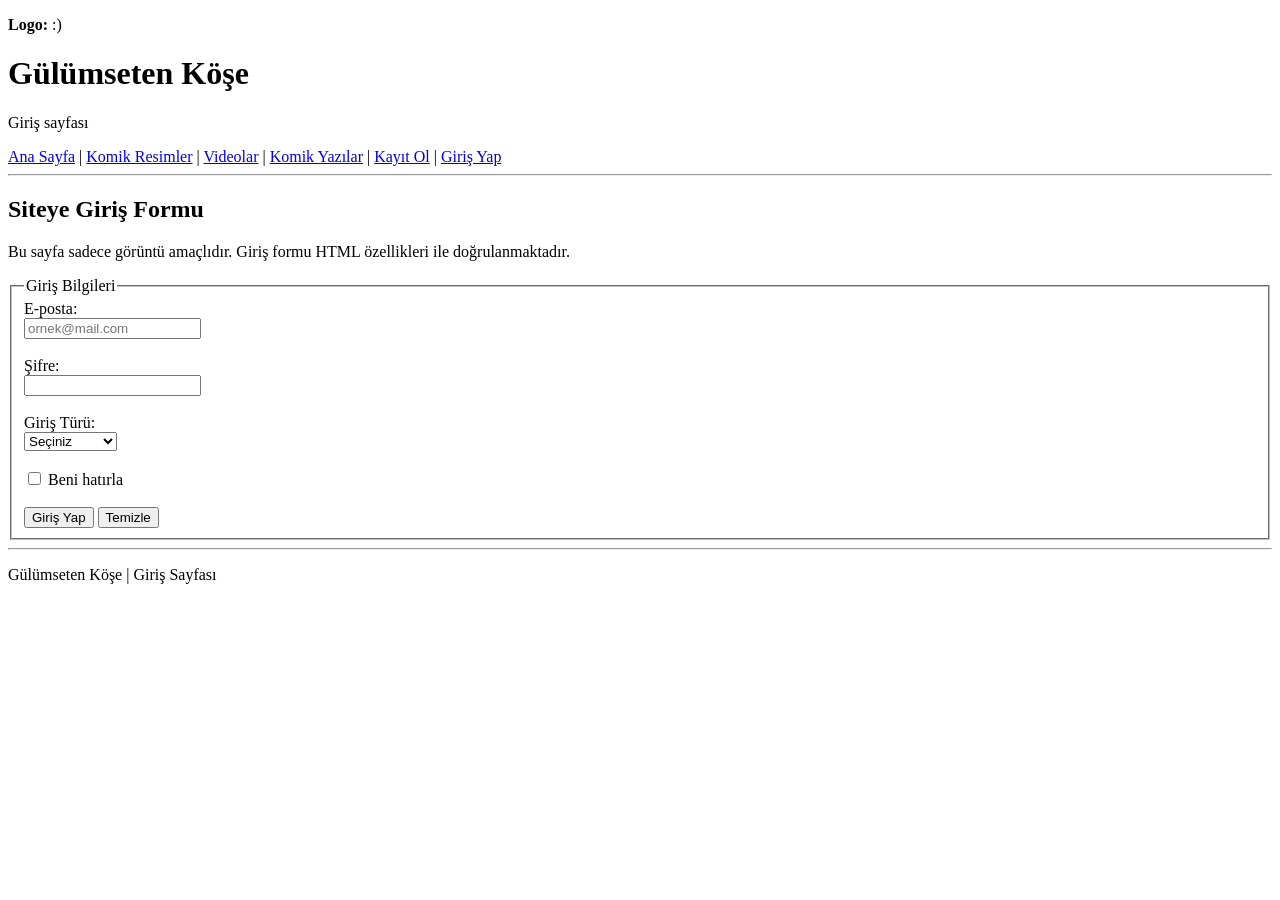
==== giris.htm @ f9d8569f "Add files via upload" ====
<!DOCTYPE html>
<html lang="tr">
<head>
    <meta charset="UTF-8">
    <meta name="viewport" content="width=device-width, initial-scale=1.0">
    <title>Gülümseten Köşe - Giriş Yap</title>
</head>
<body>
    <header>
        <div>
            <p><strong>Logo:</strong> :)</p>
            <h1>Gülümseten Köşe</h1>
            <p>Giriş sayfası</p>
        </div>
        <nav>
            <a href="index.html">Ana Sayfa</a> |
            <a href="resimler.html">Komik Resimler</a> |
            <a href="videolar.html">Videolar</a> |
            <a href="yazilar.html">Komik Yazılar</a> |
            <a href="kayit.html">Kayıt Ol</a> |
            <a href="giris.htm">Giriş Yap</a>
        </nav>
        <hr>
    </header>

    <main>
        <section>
            <h2>Siteye Giriş Formu</h2>
            <p>Bu sayfa sadece görüntü amaçlıdır. Giriş formu HTML özellikleri ile doğrulanmaktadır.</p>
        </section>

        <section>
            <form action="#" method="post">
                <fieldset>
                    <legend>Giriş Bilgileri</legend>

                    <div>
                        <label for="giriseposta">E-posta:</label><br>
                        <input type="email" id="giriseposta" name="giriseposta" required placeholder="ornek@mail.com">
                    </div>
                    <br>

                    <div>
                        <label for="girissifre">Şifre:</label><br>
                        <input type="password" id="girissifre" name="girissifre" required minlength="6" maxlength="20">
                    </div>
                    <br>

                    <div>
                        <label for="uyegiris">Giriş Türü:</label><br>
                        <select id="uyegiris" name="uyegiris" required>
                            <option value="">Seçiniz</option>
                            <option value="normal">Normal Üye</option>
                            <option value="editor">Editor</option>
                            <option value="misafir">Misafir</option>
                        </select>
                    </div>
                    <br>

                    <div>
                        <input type="checkbox" id="hatirla" name="hatirla">
                        <label for="hatirla">Beni hatırla</label>
                    </div>
                    <br>

                    <div>
                        <input type="submit" value="Giriş Yap">
                        <input type="reset" value="Temizle">
                    </div>
                </fieldset>
            </form>
        </section>
    </main>

    <footer>
        <hr>
        <p>Gülümseten Köşe | Giriş Sayfası</p>
    </footer>
</body>
</html>
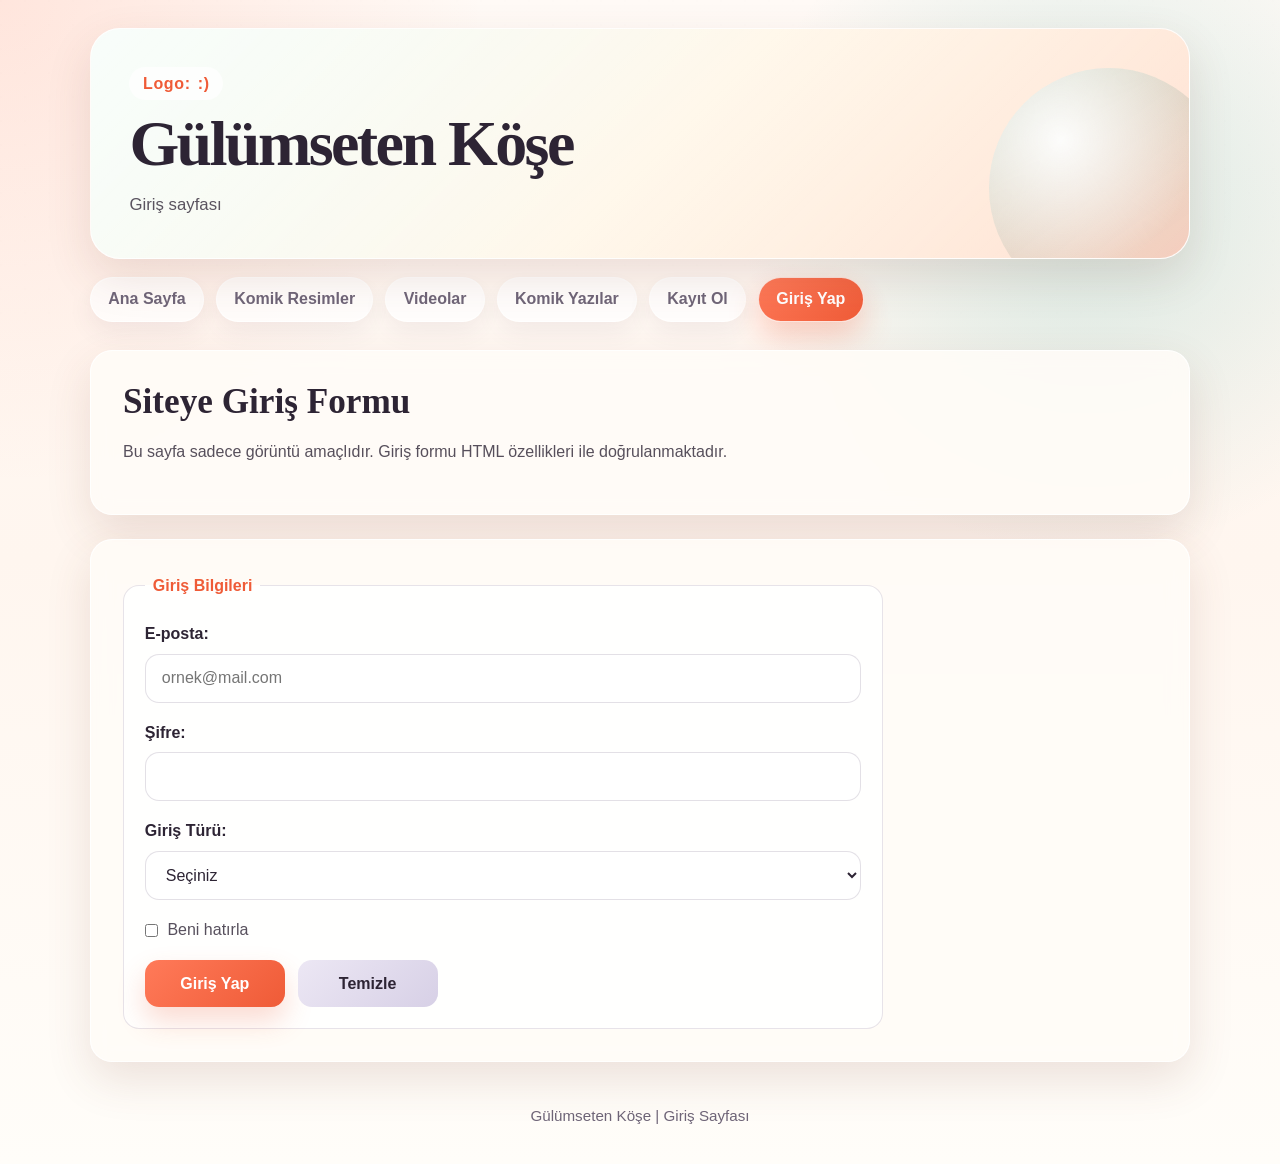
==== commit 9337beb5: "Add files via upload" ====
--- a/giris.htm
+++ b/giris.htm
@@ -4,77 +4,83 @@
     <meta charset="UTF-8">
     <meta name="viewport" content="width=device-width, initial-scale=1.0">
     <title>Gülümseten Köşe - Giriş Yap</title>
+    <link rel="stylesheet" href="style.css">
 </head>
-<body>
-    <header>
-        <div>
-            <p><strong>Logo:</strong> :)</p>
-            <h1>Gülümseten Köşe</h1>
-            <p>Giriş sayfası</p>
-        </div>
-        <nav>
-            <a href="index.html">Ana Sayfa</a> |
-            <a href="resimler.html">Komik Resimler</a> |
-            <a href="videolar.html">Videolar</a> |
-            <a href="yazilar.html">Komik Yazılar</a> |
-            <a href="kayit.html">Kayıt Ol</a> |
-            <a href="giris.htm">Giriş Yap</a>
-        </nav>
-        <hr>
-    </header>
+<body class="page-login">
+    <div class="page-shell">
+        <header class="site-header">
+            <div class="hero">
+                <div class="hero-copy">
+                    <p class="eyebrow"><strong>Logo:</strong> :)</p>
+                    <h1>Gülümseten Köşe</h1>
+                    <p class="hero-text">Giriş sayfası</p>
+                </div>
+            </div>
 
-    <main>
-        <section>
-            <h2>Siteye Giriş Formu</h2>
-            <p>Bu sayfa sadece görüntü amaçlıdır. Giriş formu HTML özellikleri ile doğrulanmaktadır.</p>
-        </section>
+            <nav class="site-nav" aria-label="Ana menü">
+                <a href="index.html">Ana Sayfa</a>
+                <a href="resimler.html">Komik Resimler</a>
+                <a href="videolar.html">Videolar</a>
+                <a href="yazilar.html">Komik Yazılar</a>
+                <a href="kayit.html">Kayıt Ol</a>
+                <a href="giris.htm" aria-current="page">Giriş Yap</a>
+            </nav>
+        </header>
 
-        <section>
-            <form action="#" method="post">
-                <fieldset>
-                    <legend>Giriş Bilgileri</legend>
+        <main class="page-content">
+            <section class="section">
+                <div class="intro-copy">
+                    <h2>Siteye Giriş Formu</h2>
+                    <p>Bu sayfa sadece görüntü amaçlıdır. Giriş formu HTML özellikleri ile doğrulanmaktadır.</p>
+                </div>
+            </section>
 
-                    <div>
-                        <label for="giriseposta">E-posta:</label><br>
-                        <input type="email" id="giriseposta" name="giriseposta" required placeholder="ornek@mail.com">
-                    </div>
-                    <br>
+            <section class="section">
+                <div class="form-shell">
+                    <form action="#" method="post" class="site-form">
+                        <fieldset>
+                            <legend>Giriş Bilgileri</legend>
 
-                    <div>
-                        <label for="girissifre">Şifre:</label><br>
-                        <input type="password" id="girissifre" name="girissifre" required minlength="6" maxlength="20">
-                    </div>
-                    <br>
+                            <div class="form-grid">
+                                <div class="form-row">
+                                    <label for="giriseposta">E-posta:</label>
+                                    <input type="email" id="giriseposta" name="giriseposta" required placeholder="ornek@mail.com">
+                                </div>
 
-                    <div>
-                        <label for="uyegiris">Giriş Türü:</label><br>
-                        <select id="uyegiris" name="uyegiris" required>
-                            <option value="">Seçiniz</option>
-                            <option value="normal">Normal Üye</option>
-                            <option value="editor">Editor</option>
-                            <option value="misafir">Misafir</option>
-                        </select>
-                    </div>
-                    <br>
+                                <div class="form-row">
+                                    <label for="girissifre">Şifre:</label>
+                                    <input type="password" id="girissifre" name="girissifre" required minlength="6" maxlength="20">
+                                </div>
 
-                    <div>
-                        <input type="checkbox" id="hatirla" name="hatirla">
-                        <label for="hatirla">Beni hatırla</label>
-                    </div>
-                    <br>
+                                <div class="form-row">
+                                    <label for="uyegiris">Giriş Türü:</label>
+                                    <select id="uyegiris" name="uyegiris" required>
+                                        <option value="">Seçiniz</option>
+                                        <option value="normal">Normal Üye</option>
+                                        <option value="editor">Editor</option>
+                                        <option value="misafir">Misafir</option>
+                                    </select>
+                                </div>
 
-                    <div>
-                        <input type="submit" value="Giriş Yap">
-                        <input type="reset" value="Temizle">
-                    </div>
-                </fieldset>
-            </form>
-        </section>
-    </main>
+                                <label class="toggle-row" for="hatirla">
+                                    <input type="checkbox" id="hatirla" name="hatirla">
+                                    <span>Beni hatırla</span>
+                                </label>
 
-    <footer>
-        <hr>
-        <p>Gülümseten Köşe | Giriş Sayfası</p>
-    </footer>
+                                <div class="form-actions">
+                                    <input type="submit" value="Giriş Yap">
+                                    <input type="reset" value="Temizle">
+                                </div>
+                            </div>
+                        </fieldset>
+                    </form>
+                </div>
+            </section>
+        </main>
+
+        <footer class="site-footer">
+            <p>Gülümseten Köşe | Giriş Sayfası</p>
+        </footer>
+    </div>
 </body>
 </html>
--- a/style.css
+++ b/style.css
@@ -0,0 +1,453 @@
+:root {
+    --bg: #fff6ef;
+    --surface: rgba(255, 252, 248, 0.88);
+    --surface-strong: #ffffff;
+    --ink: #2d2434;
+    --muted: #6f6578;
+    --line: rgba(85, 62, 102, 0.14);
+    --brand: #ff7a59;
+    --brand-deep: #ef5b37;
+    --shadow: 0 18px 45px rgba(120, 63, 47, 0.14);
+    --radius-xl: 30px;
+    --radius-lg: 22px;
+    --radius-md: 16px;
+    --container: min(1100px, calc(100% - 2rem));
+}
+
+*,
+*::before,
+*::after {
+    box-sizing: border-box;
+}
+
+html {
+    scroll-behavior: smooth;
+}
+
+body {
+    margin: 0;
+    min-height: 100vh;
+    font-family: "Trebuchet MS", "Lucida Sans Unicode", "Lucida Grande", sans-serif;
+    color: var(--ink);
+    background:
+        radial-gradient(circle at top left, rgba(255, 122, 89, 0.16), transparent 28%),
+        radial-gradient(circle at 85% 18%, rgba(45, 159, 147, 0.18), transparent 24%),
+        linear-gradient(180deg, #fffaf6 0%, var(--bg) 48%, #fffdf9 100%);
+}
+
+body::before {
+    content: "";
+    position: fixed;
+    inset: 0;
+    pointer-events: none;
+    background-image: radial-gradient(circle at 1px 1px, rgba(45, 36, 52, 0.08) 1px, transparent 0);
+    background-size: 24px 24px;
+    mask-image: linear-gradient(180deg, rgba(0, 0, 0, 0.22), transparent 80%);
+    opacity: 0.45;
+}
+
+a {
+    color: inherit;
+}
+
+img,
+svg,
+iframe {
+    display: block;
+    max-width: 100%;
+}
+
+.page-shell {
+    width: var(--container);
+    margin: 0 auto;
+    padding: 28px 0 40px;
+    position: relative;
+}
+
+.site-header {
+    margin-bottom: 28px;
+}
+
+.hero {
+    position: relative;
+    overflow: hidden;
+    background:
+        linear-gradient(135deg, rgba(255, 255, 255, 0.72), rgba(255, 255, 255, 0.3)),
+        linear-gradient(140deg, #fff6d6 0%, #ffd9c8 46%, #ffc1b2 100%);
+    border: 1px solid rgba(255, 255, 255, 0.85);
+    border-radius: var(--radius-xl);
+    padding: clamp(1.5rem, 3vw, 2.5rem);
+    box-shadow: var(--shadow);
+}
+
+.hero::after {
+    content: "";
+    position: absolute;
+    right: -40px;
+    bottom: -50px;
+    width: 240px;
+    height: 240px;
+    border-radius: 50%;
+    background:
+        radial-gradient(circle at 30% 30%, rgba(255, 255, 255, 0.92), rgba(255, 255, 255, 0) 58%),
+        linear-gradient(145deg, rgba(45, 159, 147, 0.22), rgba(255, 122, 89, 0.16));
+}
+
+.hero-copy {
+    position: relative;
+    z-index: 1;
+    max-width: 640px;
+}
+
+.eyebrow {
+    display: inline-flex;
+    align-items: center;
+    gap: 0.45rem;
+    margin: 0 0 0.9rem;
+    padding: 0.45rem 0.85rem;
+    border-radius: 999px;
+    background: rgba(255, 255, 255, 0.72);
+    color: var(--brand-deep);
+    font-weight: 700;
+    letter-spacing: 0.04em;
+}
+
+.hero h1 {
+    margin: 0;
+    font-family: "Palatino Linotype", "Book Antiqua", Palatino, serif;
+    font-size: clamp(2.4rem, 5vw, 4.5rem);
+    line-height: 0.95;
+    letter-spacing: -0.04em;
+}
+
+.hero-text {
+    margin: 1rem 0 0;
+    max-width: 58ch;
+    font-size: 1.05rem;
+    line-height: 1.7;
+    color: rgba(45, 36, 52, 0.78);
+}
+
+.site-nav {
+    display: flex;
+    flex-wrap: wrap;
+    gap: 0.75rem;
+    margin-top: 18px;
+}
+
+.site-nav a {
+    padding: 0.78rem 1.08rem;
+    border-radius: 999px;
+    background: rgba(255, 255, 255, 0.72);
+    border: 1px solid rgba(255, 255, 255, 0.8);
+    text-decoration: none;
+    font-weight: 700;
+    color: var(--muted);
+    transition: transform 180ms ease, background-color 180ms ease, color 180ms ease, box-shadow 180ms ease;
+    box-shadow: 0 10px 25px rgba(89, 64, 95, 0.08);
+}
+
+.site-nav a:hover,
+.site-nav a:focus-visible {
+    transform: translateY(-2px);
+    color: var(--ink);
+    background: #fff;
+}
+
+.site-nav a[aria-current="page"] {
+    background: linear-gradient(135deg, var(--brand), var(--brand-deep));
+    color: #fff;
+    box-shadow: 0 14px 30px rgba(239, 91, 55, 0.28);
+}
+
+.page-content {
+    display: grid;
+    gap: 1.5rem;
+}
+
+.section {
+    background: var(--surface);
+    border: 1px solid rgba(255, 255, 255, 0.9);
+    border-radius: var(--radius-lg);
+    padding: clamp(1.25rem, 3vw, 2rem);
+    box-shadow: var(--shadow);
+    backdrop-filter: blur(10px);
+}
+
+.section h2 {
+    margin: 0 0 0.85rem;
+    font-family: "Palatino Linotype", "Book Antiqua", Palatino, serif;
+    font-size: clamp(1.6rem, 3vw, 2.2rem);
+    line-height: 1.1;
+}
+
+.section p,
+.section li,
+.section label,
+.section legend,
+.section figcaption {
+    color: rgba(45, 36, 52, 0.8);
+    line-height: 1.75;
+}
+
+.intro-copy {
+    max-width: 70ch;
+}
+
+.content-grid {
+    display: grid;
+    grid-template-columns: repeat(auto-fit, minmax(250px, 1fr));
+    gap: 1.25rem;
+}
+
+.panel {
+    height: 100%;
+    background: var(--surface-strong);
+    border: 1px solid var(--line);
+    border-radius: var(--radius-md);
+    padding: 1.2rem;
+    box-shadow: 0 14px 28px rgba(89, 64, 95, 0.08);
+}
+
+.panel h3 {
+    margin: 0 0 0.65rem;
+    font-size: 1.2rem;
+}
+
+.panel p:last-child,
+.panel figure:last-child,
+.panel ul:last-child {
+    margin-bottom: 0;
+}
+
+.panel a {
+    color: var(--brand-deep);
+    font-weight: 700;
+    text-decoration-thickness: 2px;
+    text-underline-offset: 0.2em;
+}
+
+.feature-list {
+    margin: 0;
+    padding-left: 1.15rem;
+}
+
+.note-box {
+    background: linear-gradient(135deg, rgba(255, 216, 206, 0.72), rgba(255, 246, 239, 0.95));
+}
+
+.media-frame {
+    margin: 0 0 1rem;
+    overflow: hidden;
+    border-radius: 18px;
+    box-shadow: 0 16px 30px rgba(70, 43, 57, 0.14);
+}
+
+.media-frame iframe {
+    width: 100%;
+    aspect-ratio: 16 / 9;
+    border: 0;
+    background: #000;
+}
+
+.artwork {
+    margin: 0;
+    display: grid;
+    gap: 0.9rem;
+}
+
+.artwork svg {
+    width: 100%;
+    height: auto;
+    border-radius: 18px;
+    box-shadow: inset 0 0 0 1px rgba(45, 36, 52, 0.06);
+}
+
+.story-stack {
+    display: grid;
+    gap: 1.1rem;
+}
+
+.story-stack .panel p {
+    margin: 0;
+}
+
+.form-shell {
+    max-width: 760px;
+}
+
+.site-form fieldset {
+    margin: 0;
+    padding: 1.3rem;
+    border: 1px solid var(--line);
+    border-radius: var(--radius-md);
+    background: rgba(255, 255, 255, 0.92);
+}
+
+.site-form legend {
+    padding: 0 0.5rem;
+    font-weight: 700;
+    color: var(--brand-deep);
+}
+
+.form-grid {
+    display: grid;
+    gap: 1rem;
+}
+
+.form-row label,
+.choice-group > p {
+    display: block;
+    margin-bottom: 0.35rem;
+    font-weight: 700;
+    color: var(--ink);
+}
+
+.site-form input,
+.site-form select,
+.site-form textarea {
+    width: 100%;
+    padding: 0.9rem 1rem;
+    border: 1px solid rgba(85, 62, 102, 0.16);
+    border-radius: 14px;
+    background: #fff;
+    color: var(--ink);
+    font: inherit;
+    transition: border-color 160ms ease, box-shadow 160ms ease;
+}
+
+.site-form input:focus,
+.site-form select:focus,
+.site-form textarea:focus {
+    outline: none;
+    border-color: rgba(239, 91, 55, 0.55);
+    box-shadow: 0 0 0 4px rgba(255, 122, 89, 0.18);
+}
+
+.site-form textarea {
+    min-height: 150px;
+    resize: vertical;
+}
+
+.choice-list {
+    display: grid;
+    gap: 0.55rem;
+}
+
+.choice-list label,
+.toggle-row label {
+    font-weight: 400;
+}
+
+.choice-list label,
+.toggle-row {
+    display: flex;
+    align-items: center;
+    gap: 0.6rem;
+}
+
+.choice-list input,
+.toggle-row input {
+    width: auto;
+    margin: 0;
+}
+
+.form-actions {
+    display: flex;
+    flex-wrap: wrap;
+    gap: 0.8rem;
+}
+
+.form-actions input {
+    width: auto;
+    min-width: 140px;
+    border: 0;
+    font-weight: 700;
+    cursor: pointer;
+    background: linear-gradient(135deg, var(--brand), var(--brand-deep));
+    color: #fff;
+    box-shadow: 0 14px 28px rgba(239, 91, 55, 0.22);
+}
+
+.form-actions input[type="reset"] {
+    background: linear-gradient(135deg, #ece7f4, #d7d0e6);
+    color: var(--ink);
+    box-shadow: none;
+}
+
+.site-footer {
+    margin-top: 1.8rem;
+    padding: 1rem 1.1rem 0;
+    color: var(--muted);
+    text-align: center;
+    font-size: 0.95rem;
+}
+
+.site-footer p {
+    margin: 0;
+}
+
+.page-home .hero {
+    background:
+        linear-gradient(135deg, rgba(255, 255, 255, 0.78), rgba(255, 255, 255, 0.26)),
+        linear-gradient(120deg, #fff3c8 0%, #ffd8ca 44%, #ffb999 100%);
+}
+
+.page-gallery .hero {
+    background:
+        linear-gradient(135deg, rgba(255, 255, 255, 0.78), rgba(255, 255, 255, 0.26)),
+        linear-gradient(135deg, #fff2ba 0%, #dff8ea 55%, #cdeafe 100%);
+}
+
+.page-videos .hero {
+    background:
+        linear-gradient(135deg, rgba(255, 255, 255, 0.78), rgba(255, 255, 255, 0.26)),
+        linear-gradient(135deg, #ffe2d4 0%, #ffd0ca 45%, #ffc59e 100%);
+}
+
+.page-writing .hero {
+    background:
+        linear-gradient(135deg, rgba(255, 255, 255, 0.78), rgba(255, 255, 255, 0.26)),
+        linear-gradient(135deg, #ffe9cf 0%, #f5ddff 52%, #f3d1dc 100%);
+}
+
+.page-register .hero,
+.page-login .hero {
+    background:
+        linear-gradient(135deg, rgba(255, 255, 255, 0.78), rgba(255, 255, 255, 0.26)),
+        linear-gradient(135deg, #dff8ea 0%, #fff0d6 52%, #ffd3c0 100%);
+}
+
+@media (max-width: 760px) {
+    .page-shell {
+        width: min(100% - 1.2rem, 1100px);
+        padding-top: 18px;
+    }
+
+    .site-nav {
+        gap: 0.6rem;
+    }
+
+    .site-nav a {
+        flex: 1 1 170px;
+        text-align: center;
+    }
+
+    .hero {
+        padding: 1.35rem;
+    }
+
+    .section,
+    .panel,
+    .site-form fieldset {
+        padding: 1rem;
+    }
+
+    .content-grid {
+        grid-template-columns: 1fr;
+    }
+
+    .form-actions input {
+        flex: 1 1 100%;
+    }
+}
